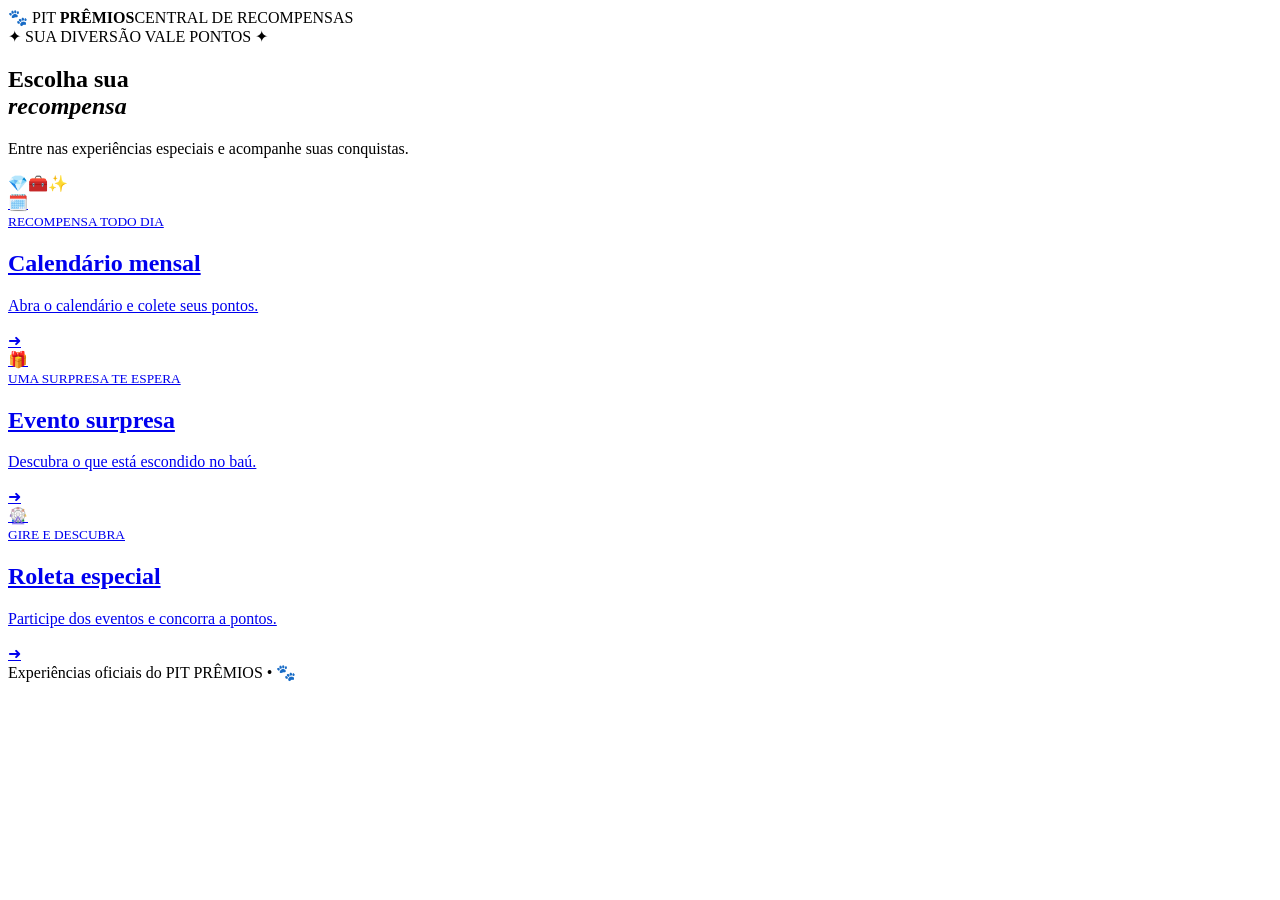
==== miniapps/index.html @ 24c6adc3 "Adiciona interfaces iniciais das Mini Apps PIT PRÊMIOS" ====
<!doctype html><html lang="pt-BR"><head><meta charset="utf-8"><meta name="viewport" content="width=device-width,initial-scale=1,viewport-fit=cover"><meta name="theme-color" content="#07142f"><title>PIT PRÊMIOS • Mini Apps</title><link rel="stylesheet" href="assets/style.css"></head><body><main class="shell"><header class="top"><span class="brand">🐾 PIT <b>PRÊMIOS</b></span><span class="pill">CENTRAL DE RECOMPENSAS</span></header><section class="hero"><div class="eyebrow">✦ SUA DIVERSÃO VALE PONTOS ✦</div><h1>Escolha sua<br><em>recompensa</em></h1><p>Entre nas experiências especiais e acompanhe suas conquistas.</p><div class="hero-art"><span class="gem gem-a">💎</span><span class="chest">🧰</span><span class="gem gem-b">✨</span></div></section><section class="cards"><a class="game-card calendar" href="calendario.html"><div class="card-icon">🗓️</div><div><small>RECOMPENSA TODO DIA</small><h2>Calendário mensal</h2><p>Abra o calendário e colete seus pontos.</p></div><span class="arrow">➜</span></a><a class="game-card surprise" href="surpresa.html"><div class="card-icon">🎁</div><div><small>UMA SURPRESA TE ESPERA</small><h2>Evento surpresa</h2><p>Descubra o que está escondido no baú.</p></div><span class="arrow">➜</span></a><a class="game-card wheel" href="roleta.html"><div class="card-icon">🎡</div><div><small>GIRE E DESCUBRA</small><h2>Roleta especial</h2><p>Participe dos eventos e concorra a pontos.</p></div><span class="arrow">➜</span></a></section><footer>Experiências oficiais do PIT PRÊMIOS • 🐾</footer></main><script src="https://telegram.org/js/telegram-web-app.js"></script><script src="assets/app.js"></script></body></html>
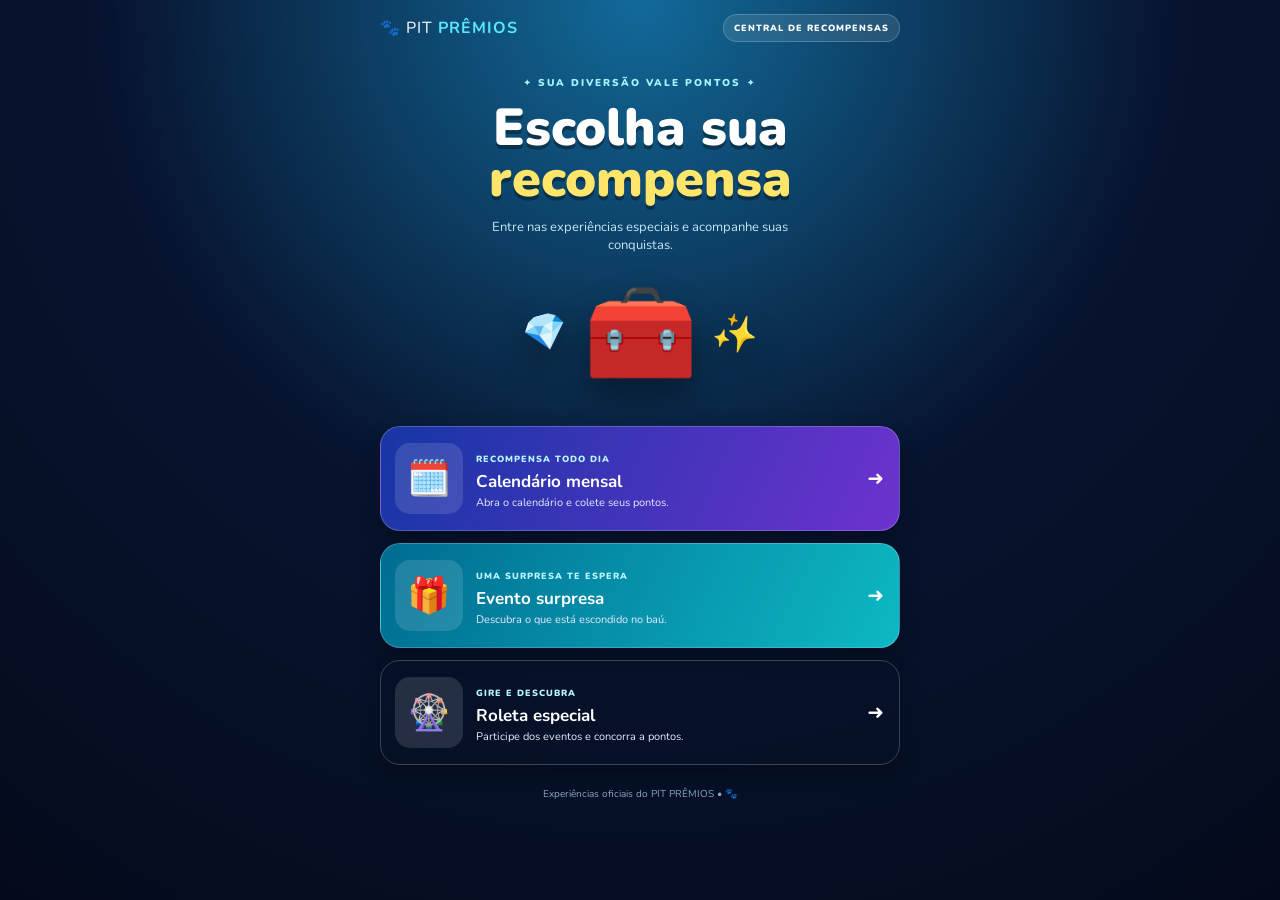
==== commit 41c55fb7: "Corrige classe visual do cartão da roleta" ====
--- a/miniapps/index.html
+++ b/miniapps/index.html
@@ -1 +1 @@
-<!doctype html><html lang="pt-BR"><head><meta charset="utf-8"><meta name="viewport" content="width=device-width,initial-scale=1,viewport-fit=cover"><meta name="theme-color" content="#07142f"><title>PIT PRÊMIOS • Mini Apps</title><link rel="stylesheet" href="assets/style.css"></head><body><main class="shell"><header class="top"><span class="brand">🐾 PIT <b>PRÊMIOS</b></span><span class="pill">CENTRAL DE RECOMPENSAS</span></header><section class="hero"><div class="eyebrow">✦ SUA DIVERSÃO VALE PONTOS ✦</div><h1>Escolha sua<br><em>recompensa</em></h1><p>Entre nas experiências especiais e acompanhe suas conquistas.</p><div class="hero-art"><span class="gem gem-a">💎</span><span class="chest">🧰</span><span class="gem gem-b">✨</span></div></section><section class="cards"><a class="game-card calendar" href="calendario.html"><div class="card-icon">🗓️</div><div><small>RECOMPENSA TODO DIA</small><h2>Calendário mensal</h2><p>Abra o calendário e colete seus pontos.</p></div><span class="arrow">➜</span></a><a class="game-card surprise" href="surpresa.html"><div class="card-icon">🎁</div><div><small>UMA SURPRESA TE ESPERA</small><h2>Evento surpresa</h2><p>Descubra o que está escondido no baú.</p></div><span class="arrow">➜</span></a><a class="game-card wheel" href="roleta.html"><div class="card-icon">🎡</div><div><small>GIRE E DESCUBRA</small><h2>Roleta especial</h2><p>Participe dos eventos e concorra a pontos.</p></div><span class="arrow">➜</span></a></section><footer>Experiências oficiais do PIT PRÊMIOS • 🐾</footer></main><script src="https://telegram.org/js/telegram-web-app.js"></script><script src="assets/app.js"></script></body></html>+<!doctype html><html lang="pt-BR"><head><meta charset="utf-8"><meta name="viewport" content="width=device-width,initial-scale=1,viewport-fit=cover"><meta name="theme-color" content="#07142f"><title>PIT PRÊMIOS • Mini Apps</title><link rel="stylesheet" href="assets/style.css"></head><body><main class="shell"><header class="top"><span class="brand">🐾 PIT <b>PRÊMIOS</b></span><span class="pill">CENTRAL DE RECOMPENSAS</span></header><section class="hero"><div class="eyebrow">✦ SUA DIVERSÃO VALE PONTOS ✦</div><h1>Escolha sua<br><em>recompensa</em></h1><p>Entre nas experiências especiais e acompanhe suas conquistas.</p><div class="hero-art"><span class="gem gem-a">💎</span><span class="chest">🧰</span><span class="gem gem-b">✨</span></div></section><section class="cards"><a class="game-card calendar" href="calendario.html"><div class="card-icon">🗓️</div><div><small>RECOMPENSA TODO DIA</small><h2>Calendário mensal</h2><p>Abra o calendário e colete seus pontos.</p></div><span class="arrow">➜</span></a><a class="game-card surprise" href="surpresa.html"><div class="card-icon">🎁</div><div><small>UMA SURPRESA TE ESPERA</small><h2>Evento surpresa</h2><p>Descubra o que está escondido no baú.</p></div><span class="arrow">➜</span></a><a class="game-card wheel-card" href="roleta.html"><div class="card-icon">🎡</div><div><small>GIRE E DESCUBRA</small><h2>Roleta especial</h2><p>Participe dos eventos e concorra a pontos.</p></div><span class="arrow">➜</span></a></section><footer>Experiências oficiais do PIT PRÊMIOS • 🐾</footer></main><script src="https://telegram.org/js/telegram-web-app.js"></script><script src="assets/app.js"></script></body></html>
--- a/miniapps/assets/style.css
+++ b/miniapps/assets/style.css
@@ -0,0 +1,2 @@
+@import url('https://fonts.googleapis.com/css2?family=Nunito:wght@400;600;700;800;900&display=swap');:root{font-family:Nunito,system-ui,sans-serif;color:#fff;background:#07142f}*{box-sizing:border-box}body{margin:0;min-height:100vh;background:radial-gradient(circle at 50% 0,#126a9a 0,#07142f 48%,#040a1b 100%);padding:env(safe-area-inset-top) 14px env(safe-area-inset-bottom)}.shell{max-width:520px;margin:auto;min-height:100vh;padding:14px 0 22px}.top{display:flex;align-items:center;justify-content:space-between;gap:10px}.brand{font-size:16px;letter-spacing:1px}.brand b{color:#59e9ff}.pill{font-size:9px;font-weight:900;letter-spacing:1px;background:#ffffff1b;border:1px solid #ffffff30;padding:7px 10px;border-radius:20px}.hero,.subhero{text-align:center;padding:34px 12px 22px}.eyebrow{font-size:10px;font-weight:900;letter-spacing:2px;color:#a3f5ff}.hero h1,.subhero h1{font-size:clamp(34px,10vw,52px);line-height:.98;margin:13px 0;font-weight:900;text-shadow:0 4px 0 #0005}.hero h1 em,.subhero h1 em{font-style:normal;color:#ffe66b}.hero p,.subhero p{color:#c4e7f6;font-size:13px;max-width:310px;margin:10px auto}.hero-art{height:140px;display:flex;align-items:center;justify-content:center;gap:15px;filter:drop-shadow(0 15px 16px #0006)}.chest{font-size:92px;animation:bob 2s ease-in-out infinite}.gem{font-size:36px}.gem-a{transform:rotate(-15deg)}.gem-b{transform:rotate(15deg)}@keyframes bob{50%{transform:translateY(-9px)}}.cards{display:grid;gap:12px}.game-card{position:relative;display:flex;align-items:center;gap:13px;padding:16px 42px 16px 14px;border-radius:20px;color:#fff;text-decoration:none;border:1px solid #ffffff35;box-shadow:0 9px 20px #0004}.calendar{background:linear-gradient(115deg,#1636a5,#6d32ce)}.surprise{background:linear-gradient(115deg,#006c91,#0db8c4)}.wheel{background:linear-gradient(115deg,#5a087c,#c01bba)}.card-icon{font-size:35px;background:#ffffff20;border-radius:15px;padding:12px}.game-card small{font-size:9px;letter-spacing:1px;font-weight:900;color:#b7f6ff}.game-card h2{font-size:17px;margin:2px 0}.game-card p{font-size:11px;color:#e4eaff;margin:0}.arrow{position:absolute;right:15px;font-size:20px}footer{text-align:center;color:#89a9c2;font-size:10px;padding:22px 5px}.back{font-size:32px;color:white;text-decoration:none;line-height:1}.subhero{padding-top:26px}.balance{display:inline-flex;align-items:center;gap:7px;background:#07152dcc;border:1px solid #ffffff35;border-radius:30px;padding:8px 14px;margin-top:10px}.balance strong{font-size:16px}.balance small{font-size:8px;color:#9dc8dc}.panel,.treasure-panel,.wheel-panel{background:linear-gradient(160deg,#d9fbff,#8ce7f2 60%,#d8fcff);color:#092b50;border:3px solid #ffffffa8;border-radius:28px;padding:17px 14px;box-shadow:0 16px 35px #0005}.month-head{display:flex;align-items:center;justify-content:space-between}.month-head h2{font-size:15px;margin:5px}.month-head button{border:0;border-radius:50%;width:34px;height:34px;font-size:24px;background:#0d78c8;color:white}.weekdays,.days{display:grid;grid-template-columns:repeat(7,1fr);gap:5px;text-align:center}.weekdays{font-size:9px;font-weight:900;color:#34718d;margin:14px 0 7px}.day{min-height:52px;border-radius:11px;background:#ffffffc9;display:flex;flex-direction:column;justify-content:center;gap:2px;border:1px solid #b4e8f0}.day b{font-size:13px}.day small{font-size:9px;color:#5b6f9c;font-weight:900}.day.today{background:#ffdf65;border:2px solid #f69a18}.day.empty{background:transparent;border:0}.legend{display:flex;justify-content:space-around;font-size:9px;margin:12px 0}.primary{width:100%;border:0;border-radius:30px;padding:15px 12px;color:white;font-weight:900;font-size:13px;letter-spacing:.5px;background:linear-gradient(#16b8ff,#0871d7);box-shadow:0 5px 0 #07519d,0 8px 16px #0003;margin-top:8px}.primary:disabled{opacity:.5}.hint{font-size:11px;text-align:center;color:#43677f;margin:14px 4px 2px}.surprise-page{background:radial-gradient(circle at 50% 35%,#0ab4d0,#03507a 55%,#031a3a)}.chest-grid{display:grid;grid-template-columns:repeat(3,1fr);gap:13px;padding:14px 4px}.treasure{font-size:42px;border:0;border-radius:18px;background:linear-gradient(145deg,#fff,#94e9ff);box-shadow:0 6px 0 #3199c1;padding:13px 4px}.treasure.selected{background:#ffe982;transform:translateY(-4px);box-shadow:0 10px 0 #d18a1b}.event-note{display:grid;text-align:center;gap:5px;background:#ffffffc9;border-radius:15px;padding:13px;font-size:12px;margin:7px 0}.event-note span{font-size:11px;color:#426b82}.wheel-page{background:radial-gradient(circle at 50% 40%,#7d12a0,#25003e 65%,#090018)}.wheel-panel{background:linear-gradient(160deg,#2c0750,#110a32);color:white;border:2px solid #f54cff}.wheel-wrap{width:min(78vw,330px);aspect-ratio:1;margin:20px auto;position:relative}.wheel{width:100%;height:100%;border-radius:50%;border:9px solid #ff63ed;box-shadow:0 0 0 5px #7414b5,0 0 28px #ff38e9;background:conic-gradient(#e71935 0 45deg,#ffbd22 45deg 90deg,#26a7e8 90deg 135deg,#6cdb38 135deg 180deg,#a22bd7 180deg 225deg,#ff7b19 225deg 270deg,#16c8b8 270deg 315deg,#8736ff 315deg);transition:transform 4s cubic-bezier(.12,.75,.12,1);position:relative}.wheel:before{content:'💎　　 🪙　　 🎁　　 ✨　　 💎　　 🪙　　 🎁　　 ✨';position:absolute;inset:20%;display:grid;place-items:center;text-align:center;font-size:17px;line-height:3}.wheel-center{position:absolute;z-index:2;inset:35%;border-radius:50%;display:grid;place-content:center;text-align:center;background:radial-gradient(#ffec82,#f03a7a 70%);border:5px solid white;box-shadow:0 0 15px #ff7afa;font-weight:900;font-size:17px}.wheel-center small{font-size:8px}.pointer{position:absolute;z-index:4;left:calc(50% - 15px);top:-15px;width:0;height:0;border-left:15px solid transparent;border-right:15px solid transparent;border-bottom:30px solid #ffe76b;filter:drop-shadow(0 2px 3px #000)}.prize-strip{display:flex;justify-content:space-around;color:#f6c9ff;font-size:10px;margin:5px 0 13px}.wheel-panel .hint{color:#d8b5ec}
+.day.collected{background:#baf4d0;border:2px solid #2caa68}.day.today.collected{background:#ffdf65;border:2px solid #2caa68}
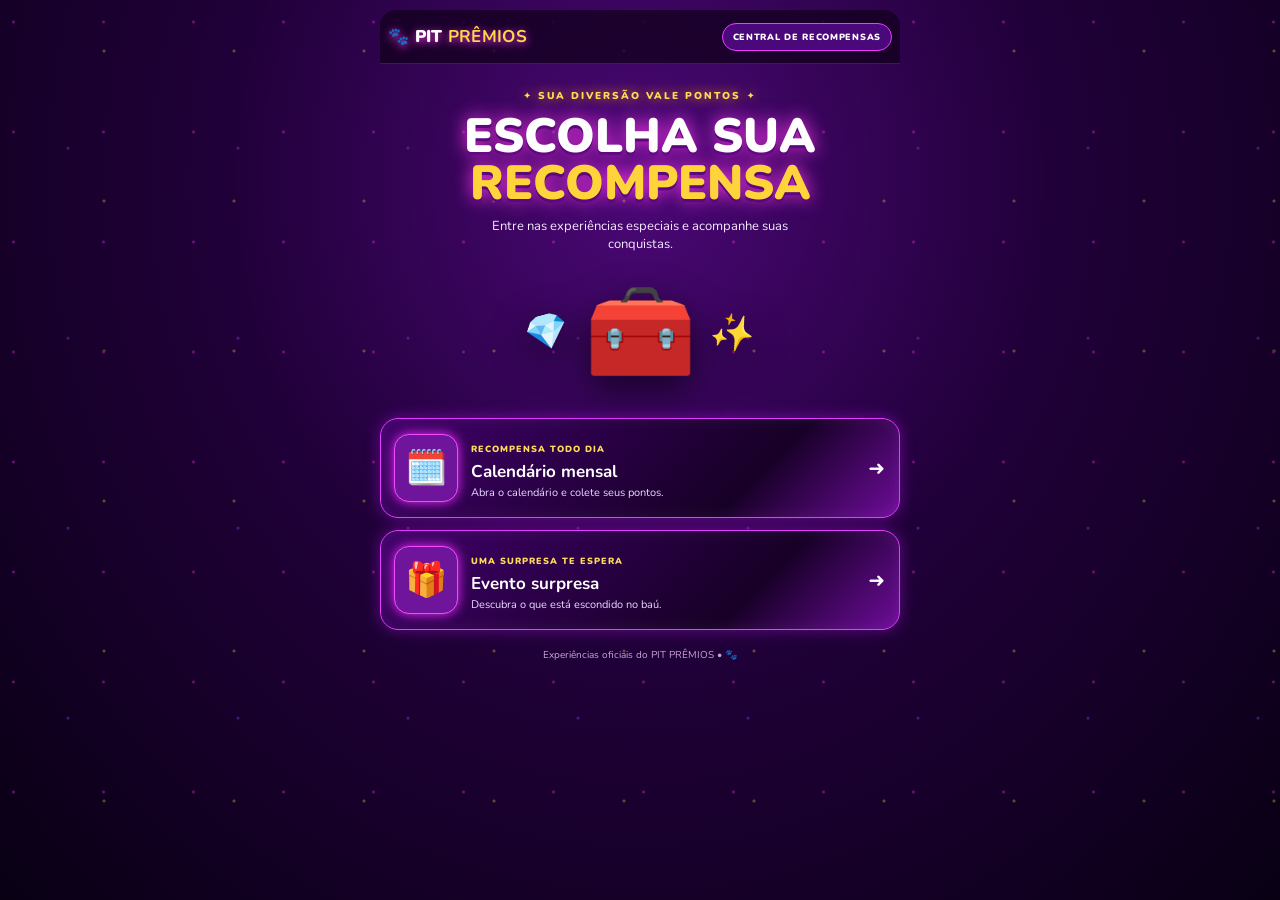
==== commit 3e63e3a7: "Remove card da roleta da central de Mini Apps" ====
--- a/miniapps/index.html
+++ b/miniapps/index.html
@@ -1 +1 @@
-<!doctype html><html lang="pt-BR"><head><meta charset="utf-8"><meta name="viewport" content="width=device-width,initial-scale=1,viewport-fit=cover"><meta name="theme-color" content="#07142f"><title>PIT PRÊMIOS • Mini Apps</title><link rel="stylesheet" href="assets/style.css"></head><body><main class="shell"><header class="top"><span class="brand">🐾 PIT <b>PRÊMIOS</b></span><span class="pill">CENTRAL DE RECOMPENSAS</span></header><section class="hero"><div class="eyebrow">✦ SUA DIVERSÃO VALE PONTOS ✦</div><h1>Escolha sua<br><em>recompensa</em></h1><p>Entre nas experiências especiais e acompanhe suas conquistas.</p><div class="hero-art"><span class="gem gem-a">💎</span><span class="chest">🧰</span><span class="gem gem-b">✨</span></div></section><section class="cards"><a class="game-card calendar" href="calendario.html"><div class="card-icon">🗓️</div><div><small>RECOMPENSA TODO DIA</small><h2>Calendário mensal</h2><p>Abra o calendário e colete seus pontos.</p></div><span class="arrow">➜</span></a><a class="game-card surprise" href="surpresa.html"><div class="card-icon">🎁</div><div><small>UMA SURPRESA TE ESPERA</small><h2>Evento surpresa</h2><p>Descubra o que está escondido no baú.</p></div><span class="arrow">➜</span></a><a class="game-card wheel-card" href="roleta.html"><div class="card-icon">🎡</div><div><small>GIRE E DESCUBRA</small><h2>Roleta especial</h2><p>Participe dos eventos e concorra a pontos.</p></div><span class="arrow">➜</span></a></section><footer>Experiências oficiais do PIT PRÊMIOS • 🐾</footer></main><script src="https://telegram.org/js/telegram-web-app.js"></script><script src="assets/app.js"></script></body></html>+<!doctype html><html lang="pt-BR"><head><meta charset="utf-8"><meta name="viewport" content="width=device-width,initial-scale=1,viewport-fit=cover"><meta name="theme-color" content="#07142f"><title>PIT PRÊMIOS • Mini Apps</title><link rel="stylesheet" href="assets/style.css"></head><body><main class="shell"><header class="top"><span class="brand">🐾 PIT <b>PRÊMIOS</b></span><span class="pill">CENTRAL DE RECOMPENSAS</span></header><section class="hero"><div class="eyebrow">✦ SUA DIVERSÃO VALE PONTOS ✦</div><h1>Escolha sua<br><em>recompensa</em></h1><p>Entre nas experiências especiais e acompanhe suas conquistas.</p><div class="hero-art"><span class="gem gem-a">💎</span><span class="chest">🧰</span><span class="gem gem-b">✨</span></div></section><section class="cards"><a class="game-card calendar" href="calendario.html"><div class="card-icon">🗓️</div><div><small>RECOMPENSA TODO DIA</small><h2>Calendário mensal</h2><p>Abra o calendário e colete seus pontos.</p></div><span class="arrow">➜</span></a><a class="game-card surprise" href="surpresa.html"><div class="card-icon">🎁</div><div><small>UMA SURPRESA TE ESPERA</small><h2>Evento surpresa</h2><p>Descubra o que está escondido no baú.</p></div><span class="arrow">➜</span></a></section><footer>Experiências oficiais do PIT PRÊMIOS • 🐾</footer></main><script src="https://telegram.org/js/telegram-web-app.js"></script><script src="assets/app.js"></script></body></html>
--- a/miniapps/assets/style.css
+++ b/miniapps/assets/style.css
@@ -1,2 +1,23 @@
-@import url('https://fonts.googleapis.com/css2?family=Nunito:wght@400;600;700;800;900&display=swap');:root{font-family:Nunito,system-ui,sans-serif;color:#fff;background:#07142f}*{box-sizing:border-box}body{margin:0;min-height:100vh;background:radial-gradient(circle at 50% 0,#126a9a 0,#07142f 48%,#040a1b 100%);padding:env(safe-area-inset-top) 14px env(safe-area-inset-bottom)}.shell{max-width:520px;margin:auto;min-height:100vh;padding:14px 0 22px}.top{display:flex;align-items:center;justify-content:space-between;gap:10px}.brand{font-size:16px;letter-spacing:1px}.brand b{color:#59e9ff}.pill{font-size:9px;font-weight:900;letter-spacing:1px;background:#ffffff1b;border:1px solid #ffffff30;padding:7px 10px;border-radius:20px}.hero,.subhero{text-align:center;padding:34px 12px 22px}.eyebrow{font-size:10px;font-weight:900;letter-spacing:2px;color:#a3f5ff}.hero h1,.subhero h1{font-size:clamp(34px,10vw,52px);line-height:.98;margin:13px 0;font-weight:900;text-shadow:0 4px 0 #0005}.hero h1 em,.subhero h1 em{font-style:normal;color:#ffe66b}.hero p,.subhero p{color:#c4e7f6;font-size:13px;max-width:310px;margin:10px auto}.hero-art{height:140px;display:flex;align-items:center;justify-content:center;gap:15px;filter:drop-shadow(0 15px 16px #0006)}.chest{font-size:92px;animation:bob 2s ease-in-out infinite}.gem{font-size:36px}.gem-a{transform:rotate(-15deg)}.gem-b{transform:rotate(15deg)}@keyframes bob{50%{transform:translateY(-9px)}}.cards{display:grid;gap:12px}.game-card{position:relative;display:flex;align-items:center;gap:13px;padding:16px 42px 16px 14px;border-radius:20px;color:#fff;text-decoration:none;border:1px solid #ffffff35;box-shadow:0 9px 20px #0004}.calendar{background:linear-gradient(115deg,#1636a5,#6d32ce)}.surprise{background:linear-gradient(115deg,#006c91,#0db8c4)}.wheel{background:linear-gradient(115deg,#5a087c,#c01bba)}.card-icon{font-size:35px;background:#ffffff20;border-radius:15px;padding:12px}.game-card small{font-size:9px;letter-spacing:1px;font-weight:900;color:#b7f6ff}.game-card h2{font-size:17px;margin:2px 0}.game-card p{font-size:11px;color:#e4eaff;margin:0}.arrow{position:absolute;right:15px;font-size:20px}footer{text-align:center;color:#89a9c2;font-size:10px;padding:22px 5px}.back{font-size:32px;color:white;text-decoration:none;line-height:1}.subhero{padding-top:26px}.balance{display:inline-flex;align-items:center;gap:7px;background:#07152dcc;border:1px solid #ffffff35;border-radius:30px;padding:8px 14px;margin-top:10px}.balance strong{font-size:16px}.balance small{font-size:8px;color:#9dc8dc}.panel,.treasure-panel,.wheel-panel{background:linear-gradient(160deg,#d9fbff,#8ce7f2 60%,#d8fcff);color:#092b50;border:3px solid #ffffffa8;border-radius:28px;padding:17px 14px;box-shadow:0 16px 35px #0005}.month-head{display:flex;align-items:center;justify-content:space-between}.month-head h2{font-size:15px;margin:5px}.month-head button{border:0;border-radius:50%;width:34px;height:34px;font-size:24px;background:#0d78c8;color:white}.weekdays,.days{display:grid;grid-template-columns:repeat(7,1fr);gap:5px;text-align:center}.weekdays{font-size:9px;font-weight:900;color:#34718d;margin:14px 0 7px}.day{min-height:52px;border-radius:11px;background:#ffffffc9;display:flex;flex-direction:column;justify-content:center;gap:2px;border:1px solid #b4e8f0}.day b{font-size:13px}.day small{font-size:9px;color:#5b6f9c;font-weight:900}.day.today{background:#ffdf65;border:2px solid #f69a18}.day.empty{background:transparent;border:0}.legend{display:flex;justify-content:space-around;font-size:9px;margin:12px 0}.primary{width:100%;border:0;border-radius:30px;padding:15px 12px;color:white;font-weight:900;font-size:13px;letter-spacing:.5px;background:linear-gradient(#16b8ff,#0871d7);box-shadow:0 5px 0 #07519d,0 8px 16px #0003;margin-top:8px}.primary:disabled{opacity:.5}.hint{font-size:11px;text-align:center;color:#43677f;margin:14px 4px 2px}.surprise-page{background:radial-gradient(circle at 50% 35%,#0ab4d0,#03507a 55%,#031a3a)}.chest-grid{display:grid;grid-template-columns:repeat(3,1fr);gap:13px;padding:14px 4px}.treasure{font-size:42px;border:0;border-radius:18px;background:linear-gradient(145deg,#fff,#94e9ff);box-shadow:0 6px 0 #3199c1;padding:13px 4px}.treasure.selected{background:#ffe982;transform:translateY(-4px);box-shadow:0 10px 0 #d18a1b}.event-note{display:grid;text-align:center;gap:5px;background:#ffffffc9;border-radius:15px;padding:13px;font-size:12px;margin:7px 0}.event-note span{font-size:11px;color:#426b82}.wheel-page{background:radial-gradient(circle at 50% 40%,#7d12a0,#25003e 65%,#090018)}.wheel-panel{background:linear-gradient(160deg,#2c0750,#110a32);color:white;border:2px solid #f54cff}.wheel-wrap{width:min(78vw,330px);aspect-ratio:1;margin:20px auto;position:relative}.wheel{width:100%;height:100%;border-radius:50%;border:9px solid #ff63ed;box-shadow:0 0 0 5px #7414b5,0 0 28px #ff38e9;background:conic-gradient(#e71935 0 45deg,#ffbd22 45deg 90deg,#26a7e8 90deg 135deg,#6cdb38 135deg 180deg,#a22bd7 180deg 225deg,#ff7b19 225deg 270deg,#16c8b8 270deg 315deg,#8736ff 315deg);transition:transform 4s cubic-bezier(.12,.75,.12,1);position:relative}.wheel:before{content:'💎　　 🪙　　 🎁　　 ✨　　 💎　　 🪙　　 🎁　　 ✨';position:absolute;inset:20%;display:grid;place-items:center;text-align:center;font-size:17px;line-height:3}.wheel-center{position:absolute;z-index:2;inset:35%;border-radius:50%;display:grid;place-content:center;text-align:center;background:radial-gradient(#ffec82,#f03a7a 70%);border:5px solid white;box-shadow:0 0 15px #ff7afa;font-weight:900;font-size:17px}.wheel-center small{font-size:8px}.pointer{position:absolute;z-index:4;left:calc(50% - 15px);top:-15px;width:0;height:0;border-left:15px solid transparent;border-right:15px solid transparent;border-bottom:30px solid #ffe76b;filter:drop-shadow(0 2px 3px #000)}.prize-strip{display:flex;justify-content:space-around;color:#f6c9ff;font-size:10px;margin:5px 0 13px}.wheel-panel .hint{color:#d8b5ec}
-.day.collected{background:#baf4d0;border:2px solid #2caa68}.day.today.collected{background:#ffdf65;border:2px solid #2caa68}
+@import url('https://fonts.googleapis.com/css2?family=Nunito:wght@400;600;700;800;900&display=swap');
+:root{font-family:Nunito,system-ui,sans-serif;color:#fff;background:#10001f;--purple:#24003d;--violet:#8b16d4;--pink:#ff35ed;--gold:#ffd43b;--gold2:#ff8a00;--green:#10df24;--green2:#008d1c}
+*{box-sizing:border-box}html{min-height:100%;background:#10001f}body{margin:0;min-height:100vh;padding:env(safe-area-inset-top) 12px env(safe-area-inset-bottom);background:radial-gradient(ellipse at 50% 20%,#4b0876 0,#21003a 45%,#090014 100%);overflow-x:hidden}
+body:before{content:"";position:fixed;inset:0;pointer-events:none;opacity:.34;background:radial-gradient(circle at 15% 20%,#ff36ef 0 1px,transparent 2px),radial-gradient(circle at 80% 34%,#ffcf38 0 1px,transparent 2px),radial-gradient(circle at 40% 78%,#b53cff 0 1px,transparent 2px);background-size:90px 110px,130px 150px,170px 190px}
+.shell{position:relative;z-index:1;max-width:520px;margin:auto;min-height:100vh;padding:10px 0 18px}
+.top{height:54px;display:flex;align-items:center;justify-content:space-between;gap:9px;padding:0 8px;border-bottom:1px solid #a52cff55;background:#140021cc;border-radius:16px 16px 0 0}
+.brand{font-size:17px;font-weight:1000;letter-spacing:.3px;color:#fff;text-shadow:0 2px 9px #ff38e9}.brand b{color:#ffd84a}.pill{font-size:9px;font-weight:900;letter-spacing:.7px;background:#4b087b;border:1px solid #e93cff;border-radius:22px;padding:7px 10px;color:#fff}
+.back{font-size:30px;color:#fff;text-decoration:none;line-height:1;padding:0 8px}
+.hero,.subhero{text-align:center;padding:25px 10px 16px}.eyebrow{font-size:10px;font-weight:900;letter-spacing:2px;color:#ffdc55;text-shadow:0 0 12px #ff9d00}
+.hero h1,.subhero h1{font-size:clamp(33px,9vw,48px);line-height:.98;margin:10px 0;font-weight:1000;text-transform:uppercase;text-shadow:0 3px 0 #5b087d,0 0 18px #ff39ed}.hero h1 em,.subhero h1 em{font-style:normal;color:#ffd43b;display:inline-block}
+.hero p,.subhero p{color:#f6e9ff;font-size:13px;max-width:340px;margin:9px auto}
+.hero-art{height:140px;display:flex;align-items:center;justify-content:center;gap:15px;filter:drop-shadow(0 12px 18px #0009)}.chest{font-size:90px;animation:bob 2s ease-in-out infinite}.gem{font-size:35px}.gem-a{transform:rotate(-15deg)}.gem-b{transform:rotate(15deg)}@keyframes bob{50%{transform:translateY(-9px)}}
+.cards{display:grid;gap:12px}.game-card{display:flex;align-items:center;gap:13px;padding:15px 40px 15px 13px;border-radius:18px;color:#fff;text-decoration:none;border:1px solid #e33cff;box-shadow:0 0 15px #c31cff66,inset 0 0 15px #ffffff10}.calendar,.surprise,.wheel-card{background:linear-gradient(135deg,#41006b,#170027 70%,#6d0c99)}.card-icon{font-size:34px;background:#6e159b;border:1px solid #f34cff;border-radius:15px;padding:10px;box-shadow:0 0 12px #ed2cff}.game-card small{font-size:9px;letter-spacing:1px;font-weight:900;color:#ffdc59}.game-card h2{font-size:17px;margin:2px 0}.game-card p{font-size:11px;color:#e9d8ff;margin:0}.arrow{position:absolute;right:15px;font-size:20px}footer{text-align:center;color:#c9a5df;font-size:10px;padding:18px 5px}
+.subhero{padding:19px 8px 15px}.balance{display:inline-flex;align-items:center;gap:7px;background:linear-gradient(110deg,#250047,#090019);border:1px solid #e52bff;border-radius:28px;padding:8px 15px;margin-top:10px;box-shadow:0 0 14px #b817f477}.balance strong{font-size:18px;color:#fff}.balance small{font-size:8px;color:#d8baff}
+.panel,.treasure-panel,.wheel-panel{background:linear-gradient(155deg,#36005a,#180027 70%,#30004f);color:#fff;border:1px solid #e83cff;border-radius:25px;padding:15px 13px;box-shadow:0 0 22px #c321ff55,inset 0 0 18px #ffffff0a}
+.month-head{display:flex;align-items:center;justify-content:space-between;gap:8px;background:#270044;border:1px solid #a82bdf;border-radius:30px;padding:5px 8px;margin-bottom:14px}.month-head h2{font-size:16px;margin:5px;text-transform:capitalize;color:#fff}.month-head button{border:0;border-radius:50%;width:36px;height:36px;font-size:24px;background:linear-gradient(145deg,#9d25e9,#51008b);color:white;box-shadow:0 0 10px #d52cff}
+.weekdays,.days{display:grid;grid-template-columns:repeat(7,minmax(0,1fr));gap:6px;text-align:center}.weekdays{font-size:9px;font-weight:900;color:#f3caff;margin:10px 0 7px}.day{min-height:53px;border-radius:12px;background:linear-gradient(145deg,#35104f,#1a092c);display:flex;flex-direction:column;justify-content:center;gap:3px;border:1px solid #8652a5;color:#fff;box-shadow:inset 0 1px 5px #ffffff0c}.day b{font-size:14px}.day small{font-size:9px;color:#ffd64a;font-weight:900}.day.today{border:2px solid #ffce24;box-shadow:0 0 12px #ffb900;background:linear-gradient(145deg,#8b3900,#3e124a)}.day.empty{background:transparent;border:0;box-shadow:none}.day.collected{background:linear-gradient(145deg,#11b62c,#075d18);border:1px solid #62ff5d;color:#fff}.day.today.collected{background:linear-gradient(145deg,#ffb900,#a24b00);border:2px solid #fff06a}.legend{display:flex;justify-content:space-around;gap:8px;flex-wrap:wrap;font-size:9px;margin:13px 0;color:#f1dfff}.hint{font-size:11px;text-align:center;color:#e3c8f7;margin:13px 4px 7px}.hint strong{color:#ffdb42}
+.primary{width:100%;border:2px solid #a5ff5a;border-radius:32px;padding:15px 12px;color:white;font-weight:1000;font-size:15px;letter-spacing:.3px;background:linear-gradient(180deg,#30ff39,#009b19 55%,#006a16);box-shadow:0 4px 0 #004b13,0 0 18px #20ff35aa,inset 0 1px 2px #ffffff88;margin-top:8px;text-shadow:0 2px 2px #00450a}.primary:disabled{opacity:.55;filter:grayscale(.3)}
+.calendar-page{background:radial-gradient(ellipse at 50% 18%,#5a087e,#22003b 50%,#090014)}.surprise-page{background:radial-gradient(ellipse at 50% 30%,#68009a,#25003f 56%,#090014)}.chest-grid{display:grid;grid-template-columns:repeat(3,1fr);gap:12px;padding:12px 2px}.treasure{font-size:48px;min-height:108px;border:1px solid #ffcb43;border-radius:17px;background:linear-gradient(145deg,#6a1aa2,#23003c 65%,#9d4a00);box-shadow:0 5px 0 #5b1b80,0 0 14px #ff9f20aa;padding:10px 4px;transition:transform .18s,filter .18s}.treasure:after{content:"BAÚ";display:block;font-size:10px;font-weight:900;color:#ffe16a;letter-spacing:1px}.treasure.selected{background:linear-gradient(145deg,#ffd84b,#a94400);transform:translateY(-5px);box-shadow:0 8px 0 #783100,0 0 22px #ffcf36}
+.event-note{display:grid;text-align:center;gap:6px;background:linear-gradient(145deg,#35005b,#170027);border:1px solid #d934ff;border-radius:17px;padding:14px;font-size:13px;margin:9px 0;color:#fff}.event-note b{color:#ffdf52}.event-note span{font-size:11px;color:#ead5ff}
+.wheel-page{background:radial-gradient(ellipse at 50% 38%,#650092,#23003d 65%,#090014)}.wheel-panel{background:linear-gradient(160deg,#350052,#130020);color:white;border:1px solid #ed35ff}.wheel-wrap{width:min(82vw,350px);aspect-ratio:1;margin:22px auto 18px;position:relative;padding:7px;border-radius:50%;background:linear-gradient(135deg,#fff080,#ff8b00,#ffde48);box-shadow:0 0 0 3px #ff39e9,0 0 25px #ff35e8,0 0 55px #9b1aff}.wheel{width:100%;height:100%;border-radius:50%;border:5px solid #ffd64a;box-shadow:inset 0 0 0 3px #ff8a00,0 0 0 2px #fff2a0;background:conic-gradient(#a900c8 0 45deg,#ffb400 45deg 90deg,#ff243e 90deg 135deg,#ff7a00 135deg 180deg,#14bde8 180deg 225deg,#20c82d 225deg 270deg,#ff6a00 270deg 315deg,#7b16c8 315deg);transition:transform 4s cubic-bezier(.12,.75,.12,1);position:relative}.wheel:before{content:"";position:absolute;inset:0;border-radius:50%;background:repeating-conic-gradient(from 0deg,#fff9 0 1deg,transparent 1deg 45deg);opacity:.25}.wheel-center{position:absolute;z-index:2;inset:34%;border-radius:50%;display:grid;place-content:center;text-align:center;background:radial-gradient(#ffed7b,#ff9800 55%,#8b00bd);border:5px solid #fff1a1;box-shadow:0 0 0 3px #ff37e8,0 0 22px #ff8c00;font-weight:1000;font-size:20px;color:#fff;text-shadow:0 2px 3px #650044}.wheel-center small{font-size:10px}.pointer{position:absolute;z-index:4;left:calc(50% - 17px);top:-13px;width:0;height:0;border-left:17px solid transparent;border-right:17px solid transparent;border-bottom:35px solid #ffdf36;filter:drop-shadow(0 3px 4px #000);transform:rotate(180deg)}
+.prize-strip{display:flex;justify-content:space-around;color:#ffe4ff;font-size:10px;margin:7px 0 13px}.wheel-panel .hint{color:#e6c8fa}
+@media(max-width:360px){.day{min-height:46px}.day b{font-size:12px}.chest-grid{gap:8px}.treasure{min-height:96px;font-size:42px}.subhero h1{font-size:34px}}
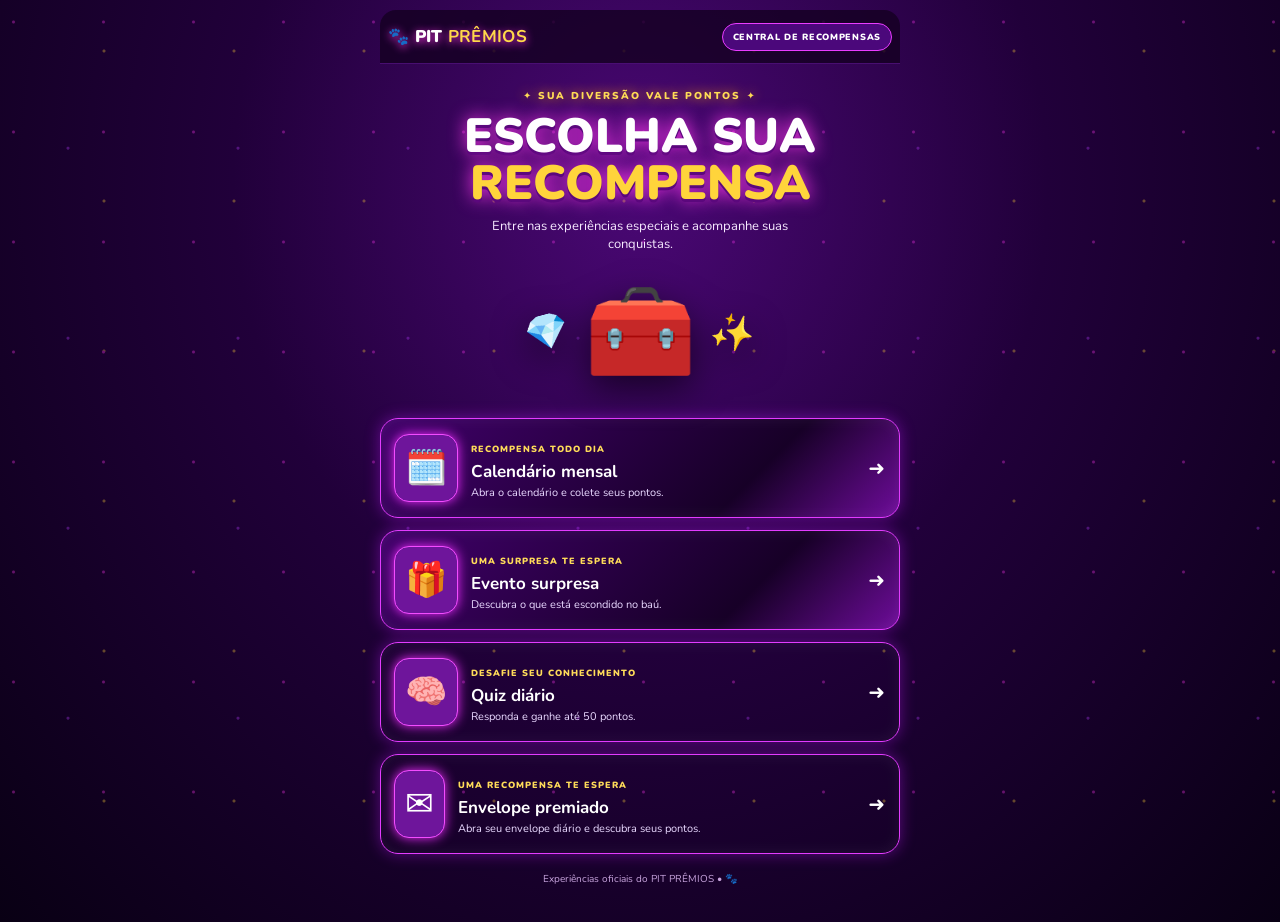
==== commit b28b9f4b: "Adiciona Quiz e Envelope à central Mini Apps" ====
--- a/miniapps/index.html
+++ b/miniapps/index.html
@@ -1 +1 @@
-<!doctype html><html lang="pt-BR"><head><meta charset="utf-8"><meta name="viewport" content="width=device-width,initial-scale=1,viewport-fit=cover"><meta name="theme-color" content="#07142f"><title>PIT PRÊMIOS • Mini Apps</title><link rel="stylesheet" href="assets/style.css"></head><body><main class="shell"><header class="top"><span class="brand">🐾 PIT <b>PRÊMIOS</b></span><span class="pill">CENTRAL DE RECOMPENSAS</span></header><section class="hero"><div class="eyebrow">✦ SUA DIVERSÃO VALE PONTOS ✦</div><h1>Escolha sua<br><em>recompensa</em></h1><p>Entre nas experiências especiais e acompanhe suas conquistas.</p><div class="hero-art"><span class="gem gem-a">💎</span><span class="chest">🧰</span><span class="gem gem-b">✨</span></div></section><section class="cards"><a class="game-card calendar" href="calendario.html"><div class="card-icon">🗓️</div><div><small>RECOMPENSA TODO DIA</small><h2>Calendário mensal</h2><p>Abra o calendário e colete seus pontos.</p></div><span class="arrow">➜</span></a><a class="game-card surprise" href="surpresa.html"><div class="card-icon">🎁</div><div><small>UMA SURPRESA TE ESPERA</small><h2>Evento surpresa</h2><p>Descubra o que está escondido no baú.</p></div><span class="arrow">➜</span></a></section><footer>Experiências oficiais do PIT PRÊMIOS • 🐾</footer></main><script src="https://telegram.org/js/telegram-web-app.js"></script><script src="assets/app.js"></script></body></html>+<!doctype html><html lang="pt-BR"><head><meta charset="utf-8"><meta name="viewport" content="width=device-width,initial-scale=1,viewport-fit=cover"><meta name="theme-color" content="#07142f"><title>PIT PRÊMIOS • Mini Apps</title><link rel="stylesheet" href="assets/style.css"></head><body><main class="shell"><header class="top"><span class="brand">🐾 PIT <b>PRÊMIOS</b></span><span class="pill">CENTRAL DE RECOMPENSAS</span></header><section class="hero"><div class="eyebrow">✦ SUA DIVERSÃO VALE PONTOS ✦</div><h1>Escolha sua<br><em>recompensa</em></h1><p>Entre nas experiências especiais e acompanhe suas conquistas.</p><div class="hero-art"><span class="gem gem-a">💎</span><span class="chest">🧰</span><span class="gem gem-b">✨</span></div></section><section class="cards"><a class="game-card calendar" href="calendario.html"><div class="card-icon">🗓️</div><div><small>RECOMPENSA TODO DIA</small><h2>Calendário mensal</h2><p>Abra o calendário e colete seus pontos.</p></div><span class="arrow">➜</span></a><a class="game-card surprise" href="surpresa.html"><div class="card-icon">🎁</div><div><small>UMA SURPRESA TE ESPERA</small><h2>Evento surpresa</h2><p>Descubra o que está escondido no baú.</p></div><span class="arrow">➜</span></a><a class="game-card" href="quiz.html"><div class="card-icon">🧠</div><div><small>DESAFIE SEU CONHECIMENTO</small><h2>Quiz diário</h2><p>Responda e ganhe até 50 pontos.</p></div><span class="arrow">➜</span></a><a class="game-card" href="envelope.html"><div class="card-icon">✉️</div><div><small>UMA RECOMPENSA TE ESPERA</small><h2>Envelope premiado</h2><p>Abra seu envelope diário e descubra seus pontos.</p></div><span class="arrow">➜</span></a></section><footer>Experiências oficiais do PIT PRÊMIOS • 🐾</footer></main><script src="https://telegram.org/js/telegram-web-app.js"></script><script src="assets/app.js"></script></body></html>
